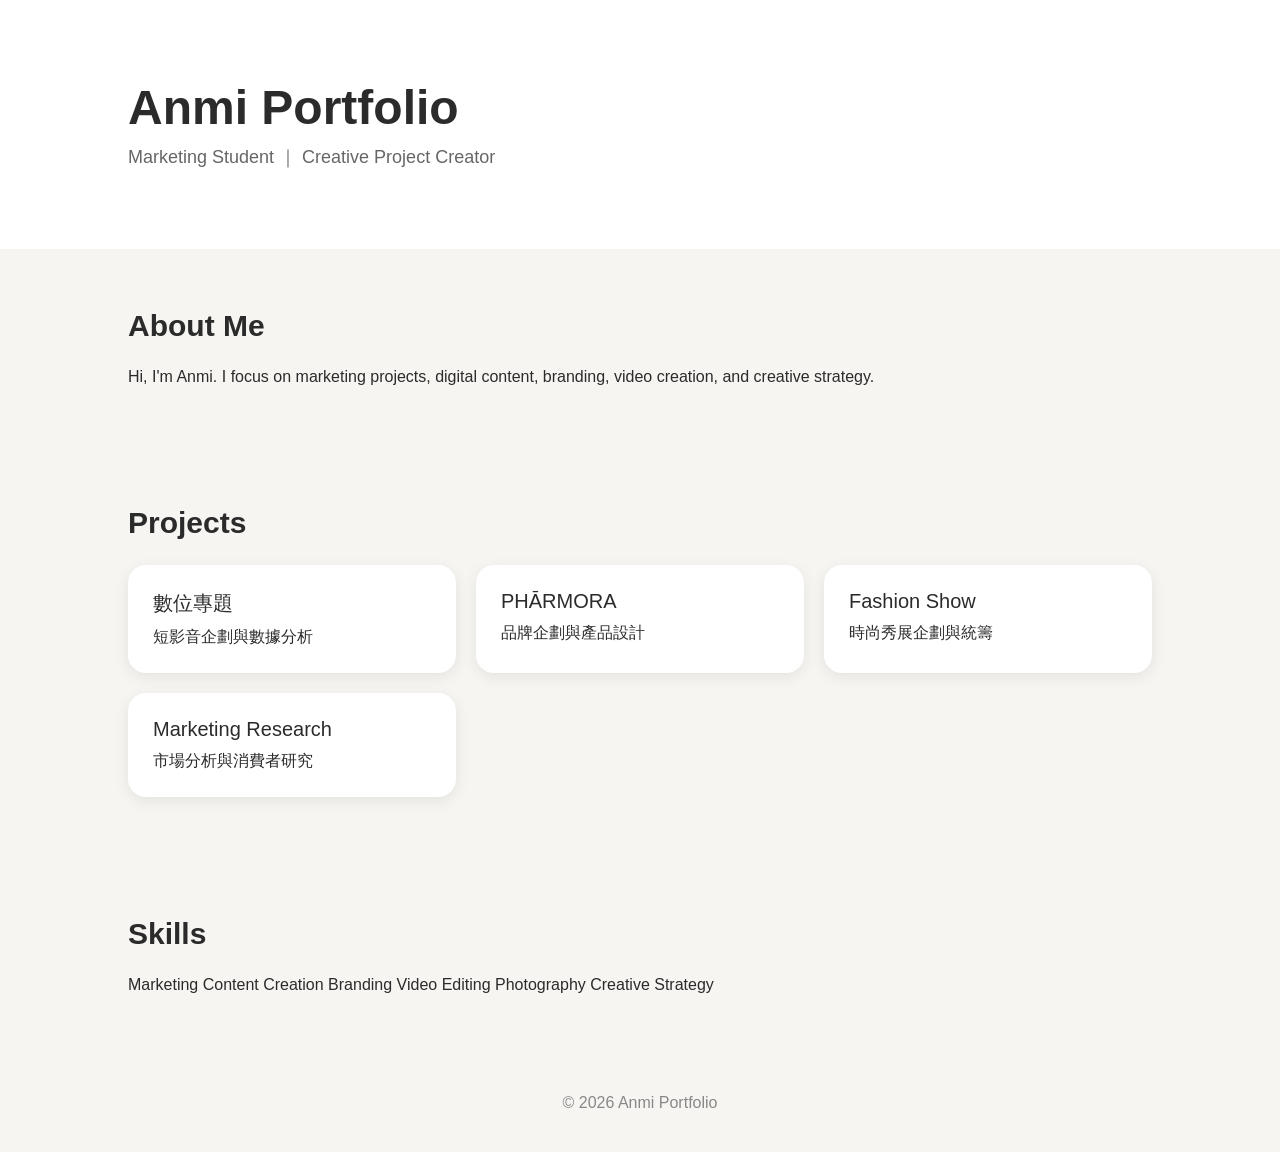
==== index.html @ 7cb18a78 "Create portfolio homepage" ====
<!DOCTYPE html>
<html lang="zh-Hant">
<head>
<meta charset="UTF-8">
<meta name="viewport" content="width=device-width, initial-scale=1.0">

<title>Anmi Portfolio</title>

<style>

*{
margin:0;
padding:0;
box-sizing:border-box;
}

body{

font-family:Arial,sans-serif;
background:#F7F5F2;
color:#2B2B2B;

}

header{

padding:80px 10%;
background:white;

}

h1{

font-size:48px;
margin-bottom:10px;

}

.subtitle{

font-size:18px;
color:#666;

}

section{

padding:60px 10%;

}

h2{

margin-bottom:25px;
font-size:30px;

}

.grid{

display:grid;

grid-template-columns:
repeat(auto-fit,minmax(250px,1fr));

gap:20px;

}

.card{

background:white;

padding:25px;

border-radius:18px;

box-shadow:

0 4px 15px
rgba(0,0,0,0.08);

transition:0.3s;

}

.card:hover{

transform:translateY(-5px);

}

.project{

font-size:20px;

margin-bottom:10px;

}

footer{

padding:40px;

text-align:center;

color:#888;

}

</style>

</head>

<body>

<header>

<h1>Anmi Portfolio</h1>

<p class="subtitle">

Marketing Student ｜ Creative Project Creator

</p>

</header>

<section>

<h2>About Me</h2>

<p>

Hi, I'm Anmi.

I focus on marketing projects,
digital content,
branding,
video creation,
and creative strategy.

</p>

</section>

<section>

<h2>Projects</h2>

<div class="grid">

<div class="card">

<div class="project">

數位專題

</div>

短影音企劃與數據分析

</div>

<div class="card">

<div class="project">

PHĀRMORA

</div>

品牌企劃與產品設計

</div>

<div class="card">

<div class="project">

Fashion Show

</div>

時尚秀展企劃與統籌

</div>

<div class="card">

<div class="project">

Marketing Research

</div>

市場分析與消費者研究

</div>

</div>

</section>

<section>

<h2>Skills</h2>

<p>

Marketing

Content Creation

Branding

Video Editing

Photography

Creative Strategy

</p>

</section>

<footer>

© 2026 Anmi Portfolio

</footer>

</body>

</html>
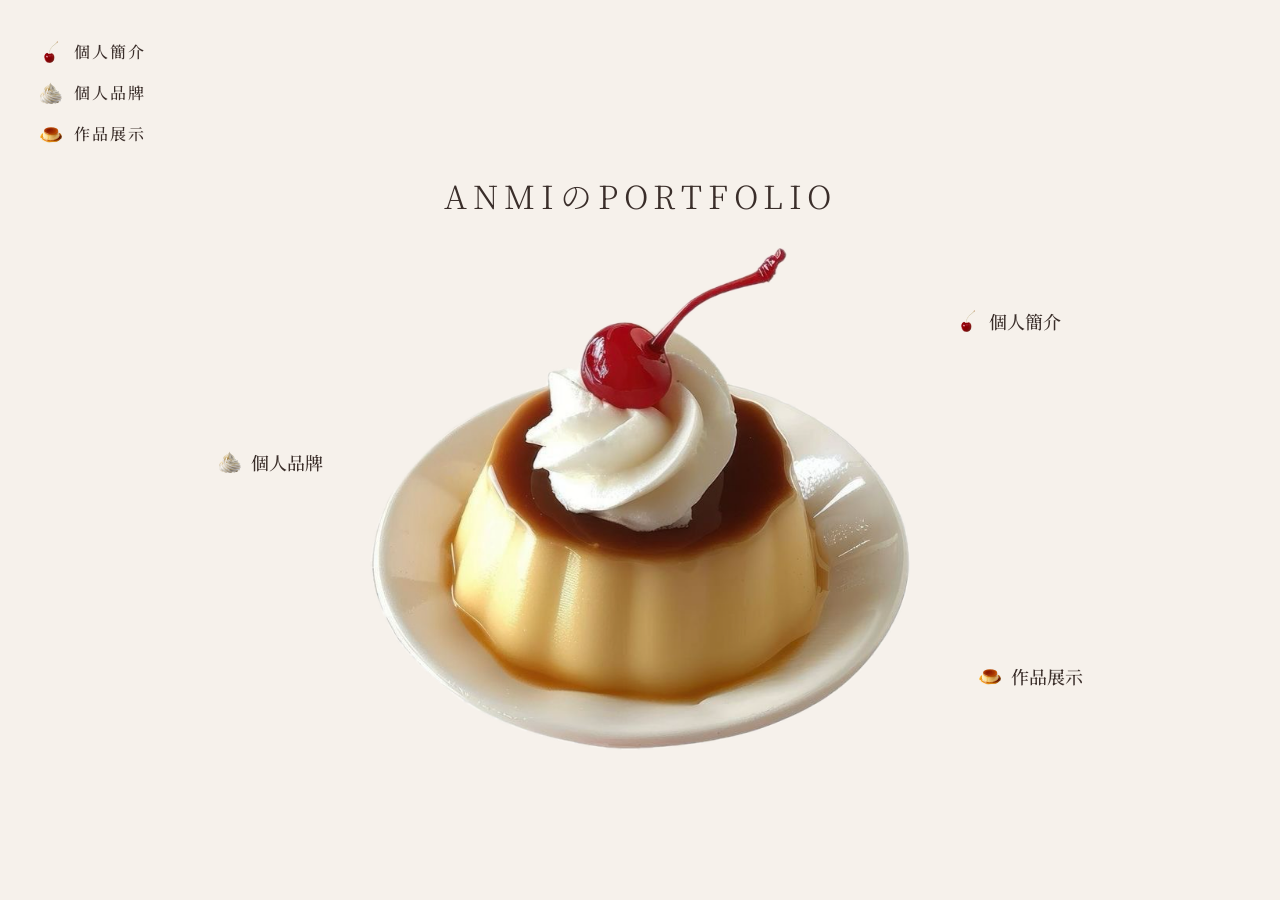
==== commit d18559c6: "Portfolio website update" ====
--- a/index.html
+++ b/index.html
@@ -1,235 +1,127 @@
 <!DOCTYPE html>
+
 <html lang="zh-Hant">
+
 <head>
+
 <meta charset="UTF-8">
-<meta name="viewport" content="width=device-width, initial-scale=1.0">
 
-<title>Anmi Portfolio</title>
+<meta
+name="viewport"
+content="width=device-width, initial-scale=1.0">
 
-<style>
+<title>
 
-*{
-margin:0;
-padding:0;
-box-sizing:border-box;
-}
+ANMIのPORTFOLIO
 
-body{
+</title>
 
-font-family:Arial,sans-serif;
-background:#F7F5F2;
-color:#2B2B2B;
+<link
+href="https://fonts.googleapis.com/css2?family=Noto+Serif+TC:wght@400;500&family=Zen+Old+Mincho&display=swap"
+rel="stylesheet">
 
-}
-
-header{
-
-padding:80px 10%;
-background:white;
-
-}
-
-h1{
-
-font-size:48px;
-margin-bottom:10px;
-
-}
-
-.subtitle{
-
-font-size:18px;
-color:#666;
-
-}
-
-section{
-
-padding:60px 10%;
-
-}
-
-h2{
-
-margin-bottom:25px;
-font-size:30px;
-
-}
-
-.grid{
-
-display:grid;
-
-grid-template-columns:
-repeat(auto-fit,minmax(250px,1fr));
-
-gap:20px;
-
-}
-
-.card{
-
-background:white;
-
-padding:25px;
-
-border-radius:18px;
-
-box-shadow:
-
-0 4px 15px
-rgba(0,0,0,0.08);
-
-transition:0.3s;
-
-}
-
-.card:hover{
-
-transform:translateY(-5px);
-
-}
-
-.project{
-
-font-size:20px;
-
-margin-bottom:10px;
-
-}
-
-footer{
-
-padding:40px;
-
-text-align:center;
-
-color:#888;
-
-}
-
-</style>
+<link
+rel="stylesheet"
+href="style.css">
 
 </head>
 
 <body>
 
-<header>
+<nav class="side-menu">
 
-<h1>Anmi Portfolio</h1>
+<a href="about.html">
 
-<p class="subtitle">
+<img src="images/cherry-icon.png">
 
-Marketing Student ｜ Creative Project Creator
+個人簡介
 
-</p>
+</a>
 
-</header>
+<a href="brand.html">
 
-<section>
+<img src="images/cream-icon.png">
 
-<h2>About Me</h2>
+個人品牌
 
-<p>
+</a>
 
-Hi, I'm Anmi.
+<a href="projects.html">
 
-I focus on marketing projects,
-digital content,
-branding,
-video creation,
-and creative strategy.
+<img src="images/pudding-icon.png">
 
-</p>
+作品展示
 
-</section>
+</a>
 
-<section>
+</nav>
 
-<h2>Projects</h2>
+<div class="container">
 
-<div class="grid">
+<h1 class="title">
 
-<div class="card">
+ANMIのPORTFOLIO
 
-<div class="project">
+</h1>
 
-數位專題
+<div class="pudding-container">
 
-</div>
+<img
+src="images/pudding.png"
+class="pudding">
 
-短影音企劃與數據分析
+<a
+href="about.html"
+class="hotspot cherry">
 
-</div>
+<img
+src="images/cherry-icon.png"
+class="hotspot-icon">
 
-<div class="card">
+<span>
 
-<div class="project">
+個人簡介
 
-PHĀRMORA
+</span>
 
-</div>
+</a>
 
-品牌企劃與產品設計
+<a
+href="brand.html"
+class="hotspot cream">
 
-</div>
+<img
+src="images/cream-icon.png"
+class="hotspot-icon">
 
-<div class="card">
+<span>
 
-<div class="project">
+個人品牌
 
-Fashion Show
+</span>
 
-</div>
+</a>
 
-時尚秀展企劃與統籌
+<a
+href="projects.html"
+class="hotspot pudding-link">
 
-</div>
+<img
+src="images/pudding-icon.png"
+class="hotspot-icon">
 
-<div class="card">
+<span>
 
-<div class="project">
+作品展示
 
-Marketing Research
+</span>
 
-</div>
-
-市場分析與消費者研究
+</a>
 
 </div>
 
 </div>
 
-</section>
-
-<section>
-
-<h2>Skills</h2>
-
-<p>
-
-Marketing
-
-Content Creation
-
-Branding
-
-Video Editing
-
-Photography
-
-Creative Strategy
-
-</p>
-
-</section>
-
-<footer>
-
-© 2026 Anmi Portfolio
-
-</footer>
-
 </body>
 
 </html>
--- a/style.css
+++ b/style.css
@@ -0,0 +1,248 @@
+body{
+margin:0;
+background:#F6F1EB;
+font-family:'Noto Serif TC','Zen Old Mincho',serif;
+color:#3A2E2A;
+cursor:url("./images/fork.png") 8 8,pointer;
+}
+
+a,
+a:hover,
+.hotspot,
+.hotspot:hover,
+.side-menu a,
+.side-menu a:hover{
+cursor:url("./images/fork.png") 8 8,pointer;
+}
+
+body:active,
+a:active,
+.hotspot:active,
+.side-menu a:active{
+cursor:url("./images/fork-scoop.png") 8 8,pointer;
+}
+
+.container{
+width:100%;
+min-height:100vh;
+display:flex;
+flex-direction:column;
+justify-content:center;
+align-items:center;
+}
+
+.title{
+margin-bottom:30px;
+letter-spacing:6px;
+font-weight:300;
+font-size:32px;
+}
+
+.pudding-container{
+position:relative;
+width:540px;
+}
+
+.pudding{
+width:100%;
+display:block;
+}
+
+.hotspot{
+position:absolute;
+text-decoration:none;
+color:#3A2E2A;
+font-size:18px;
+display:flex;
+align-items:center;
+gap:10px;
+transition:.3s;
+font-weight:500;
+z-index:10;
+}
+
+.hotspot:hover{
+transform:scale(1.08);
+}
+
+.hotspot-icon{
+width:22px;
+height:22px;
+object-fit:contain;
+display:block;
+}
+
+.cherry{
+top:12%;
+right:-28%;
+}
+
+.cream{
+top:40%;
+left:-28%;
+}
+
+.pudding-link{
+bottom:12%;
+right:-32%;
+}
+
+.side-menu{
+position:absolute;
+top:40px;
+left:40px;
+display:flex;
+flex-direction:column;
+gap:18px;
+z-index:9999;
+}
+
+.side-menu a{
+display:flex;
+align-items:center;
+gap:12px;
+text-decoration:none;
+color:#3A2E2A;
+font-size:16px;
+font-weight:500;
+letter-spacing:2px;
+transition:.3s;
+}
+
+.side-menu a:hover{
+transform:translateX(8px);
+color:#A66A3F;
+}
+
+.side-menu img{
+width:22px;
+height:22px;
+object-fit:contain;
+}
+*{
+cursor:url("./images/fork.png") 8 8,pointer;
+}
+
+*:active{
+cursor:url("./images/fork-scoop.png") 8 8,pointer;
+}
+.about-container{
+
+width:100%;
+
+max-width:1100px;
+
+margin:auto;
+
+min-height:100vh;
+
+display:flex;
+
+align-items:center;
+
+justify-content:center;
+
+gap:100px;
+
+padding:0 80px;
+
+box-sizing:border-box;
+
+}
+
+.profile-image img{
+
+width:320px;
+
+border-radius:20px;
+
+}
+
+.about-text{
+
+max-width:800px;
+
+}
+
+.about-text h1{
+
+font-size:48px;
+
+font-weight:800;
+
+margin:0;
+
+}
+
+.subtitle{
+
+letter-spacing:2px;
+
+opacity:.7;
+
+margin-bottom:30px;
+
+}
+
+.line{
+
+width:80px;
+
+height:1px;
+
+background:#A66A3F;
+
+margin:20px 0;
+
+}
+
+.about-text p{
+
+line-height:2;
+
+font-size:16px;
+
+}
+.name-row{
+
+display:flex;
+
+align-items:center;
+
+gap:20px;
+
+margin-bottom:20px;
+
+}
+
+.profile-small{
+
+width:90px;
+
+height:90px;
+
+border-radius:50%;
+
+object-fit:contain;
+
+cursor:pointer;
+
+border:2px solid #D9C2A8;
+
+box-shadow:
+
+0 4px 12px
+
+rgba(0,0,0,.08);
+
+}
+.profile-small{
+width:90px !important;
+height:90px !important;
+border-radius:0 !important;
+border:none !important;
+box-shadow:none !important;
+object-fit:contain !important;
+cursor:pointer;
+transition:.35s;
+}
